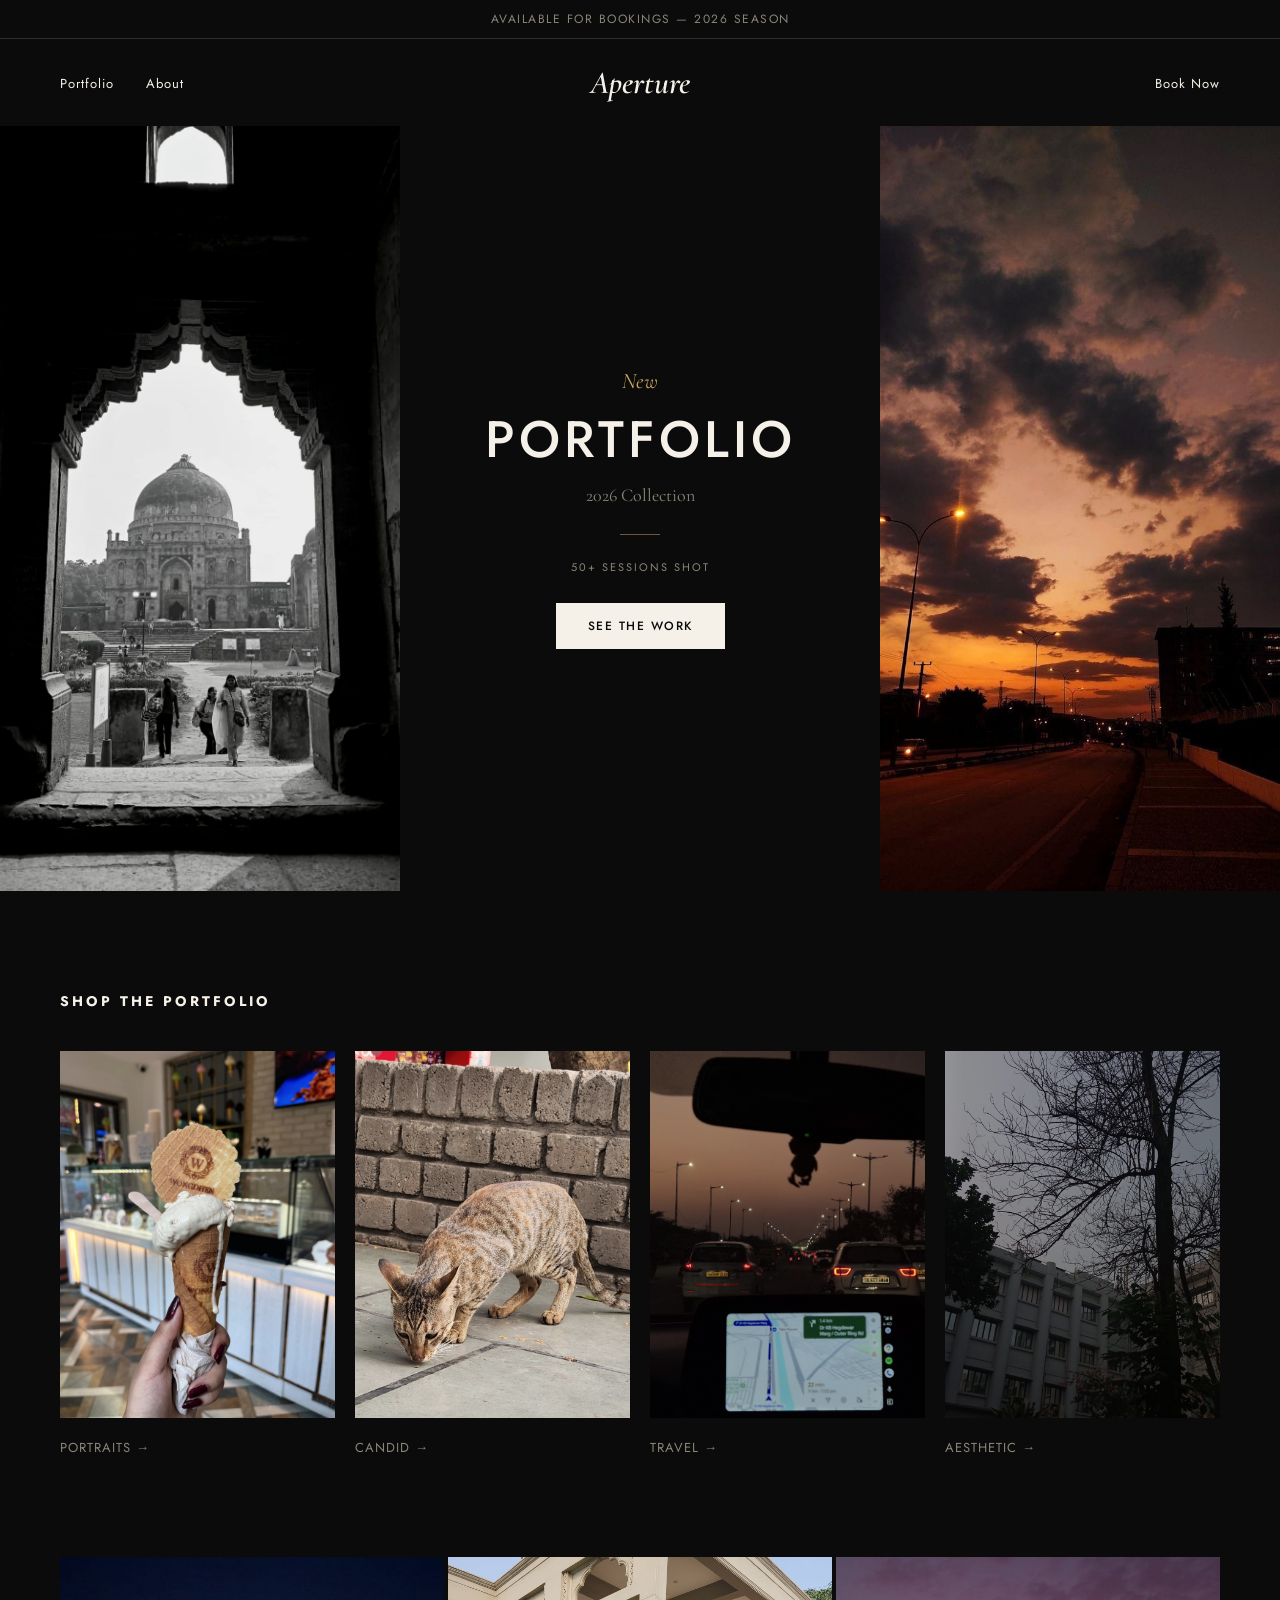
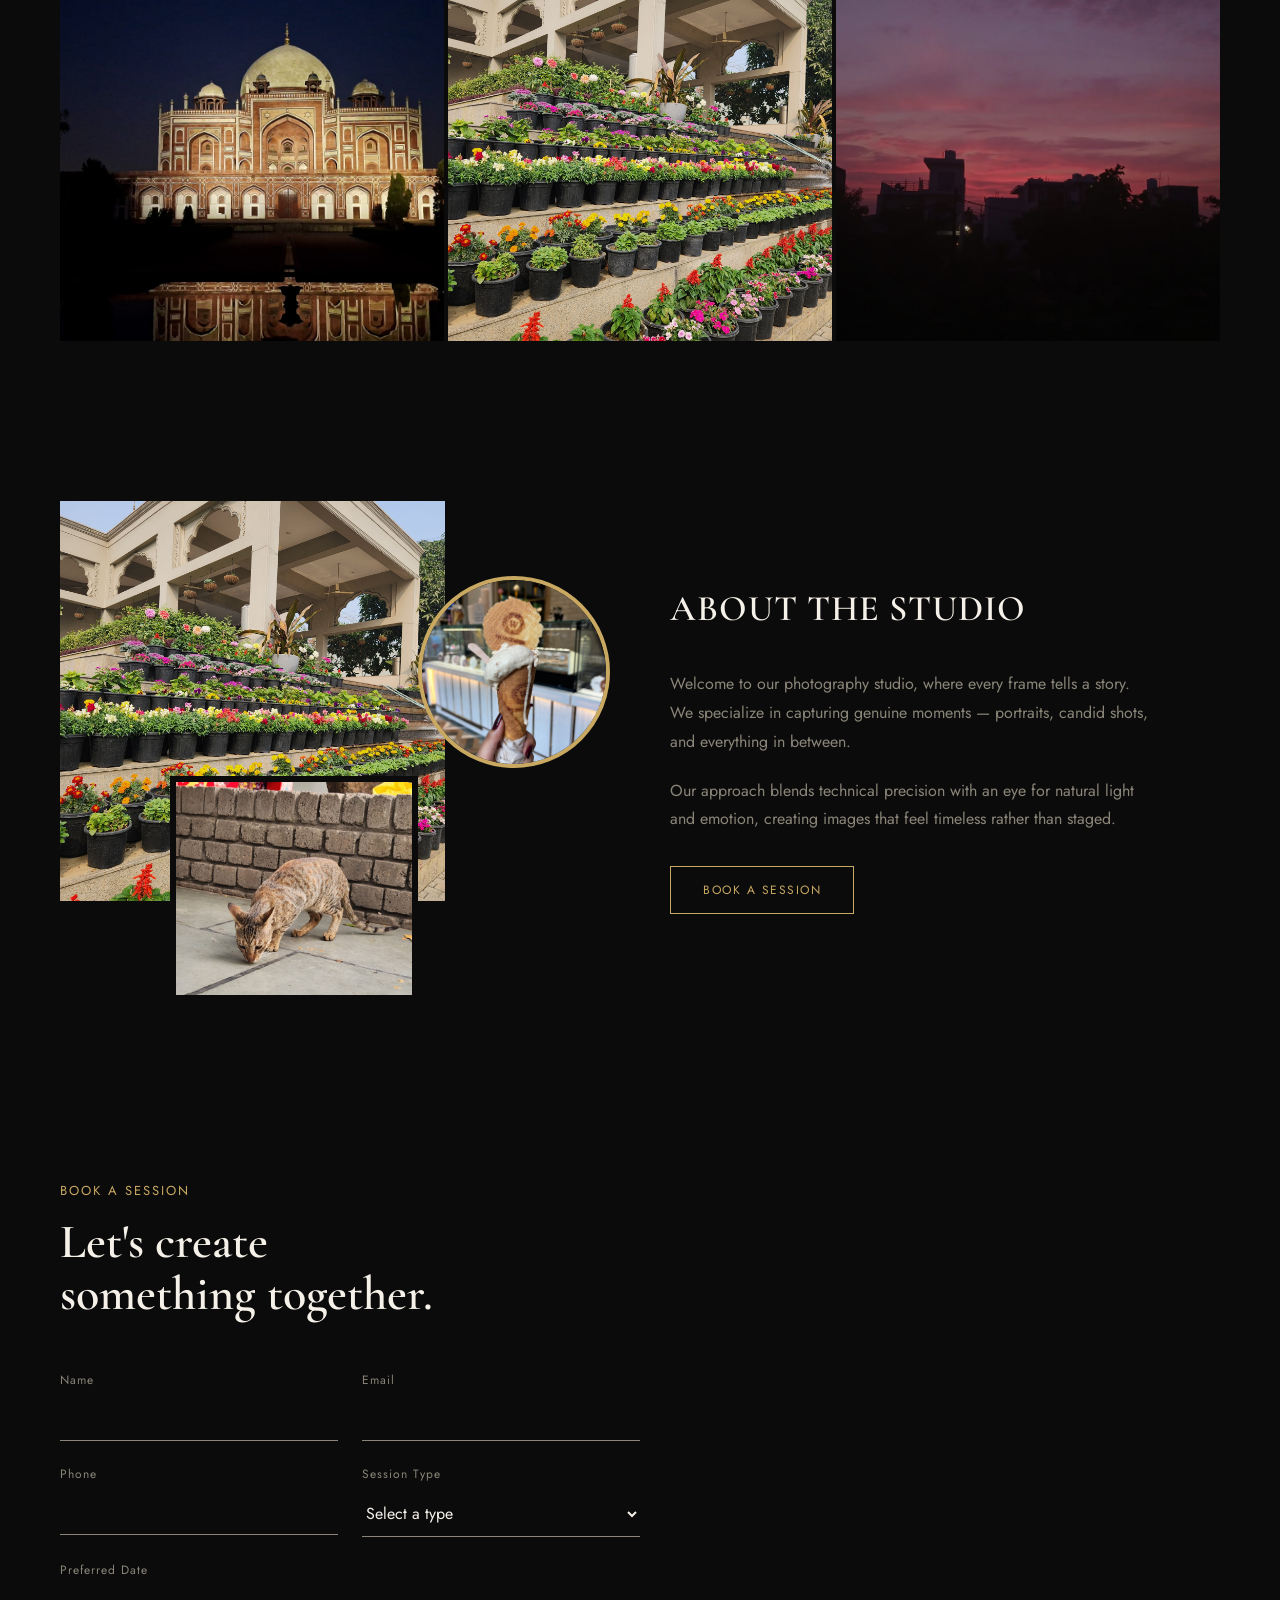
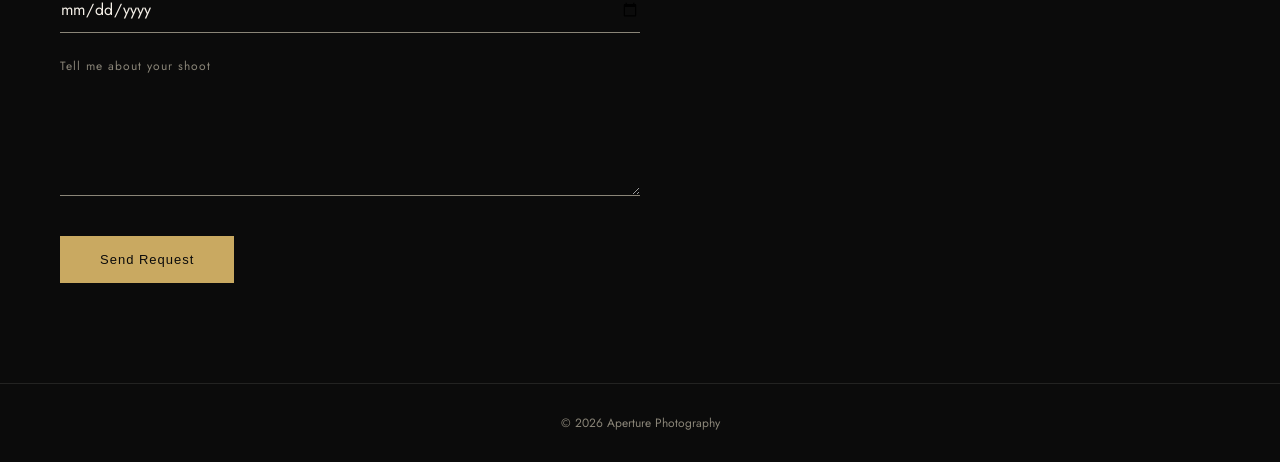
==== index.html @ 29f154db "Initial commit - full stack photography portfolio" ====
<!DOCTYPE html>
<html lang="en">
<head>
  <meta charset="UTF-8">
  <meta name="viewport" content="width=device-width, initial-scale=1.0">
  <title>Aperture — Photography Portfolio</title>
  <link rel="preconnect" href="https://fonts.googleapis.com">
  <link href="https://fonts.googleapis.com/css2?family=Cormorant+Garamond:ital,wght@0,400;0,600;1,500&family=Jost:wght@300;400;500;600&display=swap" rel="stylesheet">
  <link rel="stylesheet" href="style.css">
</head>
<body>

  <div class="announcement-bar">AVAILABLE FOR BOOKINGS — 2026 SEASON</div>

  <nav class="navbar">
    <ul class="nav-links left">
      <li><a href="#gallery">Portfolio</a></li>
      <li><a href="#about">About</a></li>
    </ul>
    <div class="nav-logo">Aperture</div>
    <ul class="nav-links right">
      <li><a href="#contact">Book Now</a></li>
    </ul>
  </nav>

  <header class="hero">
    <div class="hero-image left">
      <img src="photo-01.jpg" alt="Portrait photography">
    </div>
    <div class="hero-center">
      <p class="hero-eyebrow">New</p>
      <h1 class="hero-title">PORTFOLIO</h1>
      <p class="hero-tagline">2026 Collection</p>
      <div class="hero-divider"></div>
<p class="hero-stat">50+ SESSIONS SHOT</p>
      <a href="#gallery" class="hero-btn">SEE THE WORK</a>
    </div>
    <div class="hero-image right">
      <img src="photo-04.jpg" alt="Candid photography">
    </div>
  </header>

  <section class="categories" id="gallery">
    <h2 class="section-heading">SHOP THE PORTFOLIO</h2>
    <div class="categories-grid">
      <div class="category-item">
        <img src="photo-06.jpg" alt="Portraits">
        <p class="category-label">PORTRAITS →</p>
      </div>
      <div class="category-item">
        <img src="photo-02.jpg" alt="Candid">
        <p class="category-label">CANDID →</p>
      </div>
      <div class="category-item">
        <img src="photo-08.jpg" alt="Travel">
        <p class="category-label">TRAVEL →</p>
      </div>
      <div class="category-item">
        <img src="photo-03.jpg" alt="Aesthetic">
        <p class="category-label">AESTHETIC →</p>
      </div>
    </div>
  </section>

  <section class="portfolio-strip">
    <div class="strip-item"><img src="photo-07.jpg" alt="Work sample"></div>
    <div class="strip-item"><img src="photo-05.jpg" alt="Work sample"></div>
    <div class="strip-item"><img src="photo-09.jpg" alt="Work sample"></div>
  </section>

  <section class="about" id="about">
    <div class="about-collage">
      <img src="photo-05.jpg" alt="Studio work sample" class="collage-main">
      <img src="photo-02.jpg" alt="Studio work sample" class="collage-small">
      <img src="photo-06.jpg" alt="Studio work sample" class="collage-round">
    </div>
    <div class="about-content">
      <h2 class="section-heading">ABOUT THE STUDIO</h2>
      <p class="about-bio">Welcome to our photography studio, where every frame tells a story. We specialize in capturing genuine moments — portraits, candid shots, and everything in between.</p>
      <p class="about-bio">Our approach blends technical precision with an eye for natural light and emotion, creating images that feel timeless rather than staged.</p>
      <a href="#contact" class="about-btn">BOOK A SESSION</a>
    </div>
  </section>

  <section class="contact" id="contact">
    <p class="section-label">BOOK A SESSION</p>
    <h2 class="contact-title">Let's create<br>something together.</h2>

    <form class="booking-form">
      <p id="form-status" class="form-status"></p>
      <div class="form-row">
        <div class="form-group">
          <label for="name">Name</label>
          <input type="text" id="name" name="name" required>
        </div>
        <div class="form-group">
          <label for="email">Email</label>
          <input type="email" id="email" name="email" required>
        </div>
      </div>

      <div class="form-row">
        <div class="form-group">
          <label for="phone">Phone</label>
          <input type="tel" id="phone" name="phone" required>
        </div>
        <div class="form-group">
          <label for="session-type">Session Type</label>
          <select id="session-type" name="session-type" required>
            <option value="">Select a type</option>
            <option value="portrait">Portrait</option>
            <option value="event">Event</option>
            <option value="wedding">Wedding</option>
            <option value="product">Product / Commercial</option>
            <option value="other">Other</option>
          </select>
        </div>
      </div>

      <div class="form-group">
        <label for="date">Preferred Date</label>
        <input type="date" id="date" name="date" required>
      </div>

      <div class="form-group">
        <label for="message">Tell me about your shoot</label>
        <textarea id="message" name="message" rows="4"></textarea>
      </div>

      <button type="submit" class="submit-btn">Send Request</button>
    </form>
  </section>

  <footer class="footer">
    <p>© 2026 Aperture Photography</p>
  </footer>
<script src="app.js"></script>
</body>
</html>
---- style.css ----
* {
  margin: 0;
  padding: 0;
  box-sizing: border-box;
}

:root {
  --black: #0B0B0B;
  --ivory: #F5F0E8;
  --gold: #C9A961;
  --grey: #8A8578;
}

body {
  background: var(--black);
  color: var(--ivory);
  font-family: 'Jost', sans-serif;
}

/* Announcement Bar */
.announcement-bar {
  background: var(--black);
  border-bottom: 1px solid rgba(245,240,232,0.15);
  text-align: center;
  padding: 10px;
  font-size: 12px;
  letter-spacing: 1.5px;
  color: var(--grey);
}

/* Navbar */
.navbar {
  display: flex;
  justify-content: space-between;
  align-items: center;
  padding: 24px 60px;
}

.nav-logo {
  font-family: 'Cormorant Garamond', serif;
  font-style: italic;
  font-size: 32px;
  font-weight: 600;
  color: var(--ivory);
}

.nav-links {
  display: flex;
  list-style: none;
  gap: 32px;
  flex: 1;
}

.nav-links.right {
  justify-content: flex-end;
}

.nav-links a {
  color: var(--ivory);
  text-decoration: none;
  font-size: 13px;
  letter-spacing: 1px;
  transition: color 0.2s ease;
}

.nav-links a:hover {
  color: var(--gold);
}

/* Hero */
.hero {
  display: grid;
  grid-template-columns: 1fr 1.2fr 1fr;
  align-items: center;
  min-height: 85vh;
  gap: 0;
}

.hero-image {
  height: 85vh;
  overflow: hidden;
}

.hero-image img {
  width: 100%;
  height: 100%;
  object-fit: cover;
}

.hero-center {
  text-align: center;
  padding: 0 20px;
}

.hero-eyebrow {
  font-family: 'Cormorant Garamond', serif;
  font-style: italic;
  font-size: 22px;
  color: var(--gold);
  margin-bottom: 8px;
}

.hero-title {
  font-family: 'Jost', sans-serif;
  font-size: clamp(2.2rem, 5vw, 3.2rem);
  font-weight: 500;
  letter-spacing: 4px;
  margin-bottom: 8px;
}

.hero-tagline {
  font-family: 'Cormorant Garamond', serif;
  font-size: 18px;
  color: var(--grey);
  margin-bottom: 28px;
}

.hero-btn {
  display: inline-block;
  padding: 14px 32px;
  background: var(--ivory);
  color: var(--black);
  text-decoration: none;
  font-size: 12px;
  letter-spacing: 1.5px;
  font-weight: 500;
  transition: background 0.2s ease;
}

.hero-btn:hover {
  background: var(--gold);
}

/* Categories */
.categories {
  padding: 100px 60px;
}

.section-heading {
  font-family: 'Jost', sans-serif;
  font-size: 14px;
  letter-spacing: 3px;
  margin-bottom: 40px;
  color: var(--ivory);
}

.categories-grid {
  display: grid;
  grid-template-columns: repeat(4, 1fr);
  gap: 20px;
}

.category-item img {
  width: 100%;
  aspect-ratio: 3 / 4;
  object-fit: cover;
  filter: grayscale(15%);
  transition: filter 0.3s ease, transform 0.4s ease;
}

.category-item:hover img {
  filter: grayscale(0%);
  transform: scale(1.02);
}

.category-label {
  margin-top: 14px;
  font-size: 13px;
  letter-spacing: 1px;
  color: var(--grey);
}

/* Portfolio Strip */
.portfolio-strip {
  display: grid;
  grid-template-columns: repeat(3, 1fr);
  gap: 4px;
  padding: 0 60px 100px;
}

.strip-item {
  aspect-ratio: 1 / 1;
  overflow: hidden;
}

.strip-item img {
  width: 100%;
  height: 100%;
  object-fit: cover;
  transition: transform 0.5s ease;
}

.strip-item:hover img {
  transform: scale(1.06);
}

/* About */
.about {
  display: grid;
  grid-template-columns: 1fr 1fr;
  gap: 60px;
  padding: 60px 60px 120px;
  align-items: center;
}

.about-collage {
  position: relative;
  height: 500px;
}

.collage-main {
  position: absolute;
  top: 0;
  left: 0;
  width: 70%;
  height: 80%;
  object-fit: cover;
}

.collage-small {
  position: absolute;
  bottom: 0;
  left: 20%;
  width: 45%;
  height: 45%;
  object-fit: cover;
  border: 6px solid var(--black);
}

.collage-round {
  position: absolute;
  top: 15%;
  right: 0;
  width: 35%;
  aspect-ratio: 1 / 1;
  object-fit: cover;
  border-radius: 50%;
  border: 4px solid var(--gold);
}

.about-content .section-heading {
  font-family: 'Cormorant Garamond', serif;
  font-size: 36px;
  letter-spacing: 1px;
  font-weight: 600;
}

.about-bio {
  font-size: 16px;
  line-height: 1.8;
  color: var(--grey);
  margin-bottom: 20px;
  max-width: 480px;
}

.about-btn {
  display: inline-block;
  margin-top: 12px;
  padding: 14px 32px;
  border: 1px solid var(--gold);
  color: var(--gold);
  text-decoration: none;
  font-size: 12px;
  letter-spacing: 1.5px;
  transition: background 0.2s ease, color 0.2s ease;
}

.about-btn:hover {
  background: var(--gold);
  color: var(--black);
}

/* Contact */
.contact {
  padding: 60px 60px 100px;
  max-width: 700px;
}

.section-label {
  font-size: 13px;
  letter-spacing: 2px;
  color: var(--gold);
  margin-bottom: 16px;
}

.contact-title {
  font-family: 'Cormorant Garamond', serif;
  font-size: clamp(2rem, 5vw, 3rem);
  font-weight: 600;
  line-height: 1.1;
  margin-bottom: 50px;
}

.form-row {
  display: grid;
  grid-template-columns: 1fr 1fr;
  gap: 24px;
}

.form-group {
  margin-bottom: 24px;
  display: flex;
  flex-direction: column;
}

label {
  font-size: 12px;
  letter-spacing: 1px;
  color: var(--grey);
  margin-bottom: 8px;
}

input, select, textarea {
  background: transparent;
  border: none;
  border-bottom: 1px solid var(--grey);
  color: var(--ivory);
  font-family: 'Jost', sans-serif;
  font-size: 16px;
  padding: 10px 0;
  outline: none;
  transition: border-color 0.2s ease;
}

input:focus, select:focus, textarea:focus {
  border-bottom-color: var(--gold);
}

select option {
  background: var(--black);
}

textarea {
  resize: vertical;
}

.submit-btn {
  margin-top: 16px;
  padding: 16px 40px;
  background: var(--gold);
  color: var(--black);
  border: none;
  font-size: 13px;
  font-weight: 500;
  letter-spacing: 1px;
  cursor: pointer;
  transition: opacity 0.2s ease;
}

.submit-btn:hover {
  opacity: 0.85;
}

/* Footer */
.footer {
  text-align: center;
  padding: 30px;
  border-top: 1px solid rgba(245,240,232,0.1);
  font-size: 12px;
  color: var(--grey);
}

/* Responsive */
@media (max-width: 900px) {
  .navbar {
    flex-direction: column;
    gap: 16px;
    padding: 20px 24px;
  }

  .nav-links {
    justify-content: center;
    gap: 20px;
  }

  .hero {
    grid-template-columns: 1fr;
    min-height: auto;
  }

  .hero-image {
    height: 40vh;
  }

  .hero-center {
    padding: 50px 24px;
  }

  .categories {
    padding: 60px 24px;
  }

  .categories-grid {
    grid-template-columns: repeat(2, 1fr);
  }

  .portfolio-strip {
    grid-template-columns: 1fr;
    padding: 0 24px 60px;
  }

  .about {
    grid-template-columns: 1fr;
    padding: 40px 24px 80px;
  }

  .about-collage {
    height: 380px;
  }

  .contact {
    padding: 40px 24px 80px;
  }

  .form-row {
    grid-template-columns: 1fr;
  }
}
.hero-divider {
  width: 40px;
  height: 1px;
  background: var(--gold);
  margin: 24px auto;
  opacity: 0.5;
}

.hero-stat {
  font-size: 11px;
  letter-spacing: 2px;
  color: var(--grey);
  margin-bottom: 28px;
}
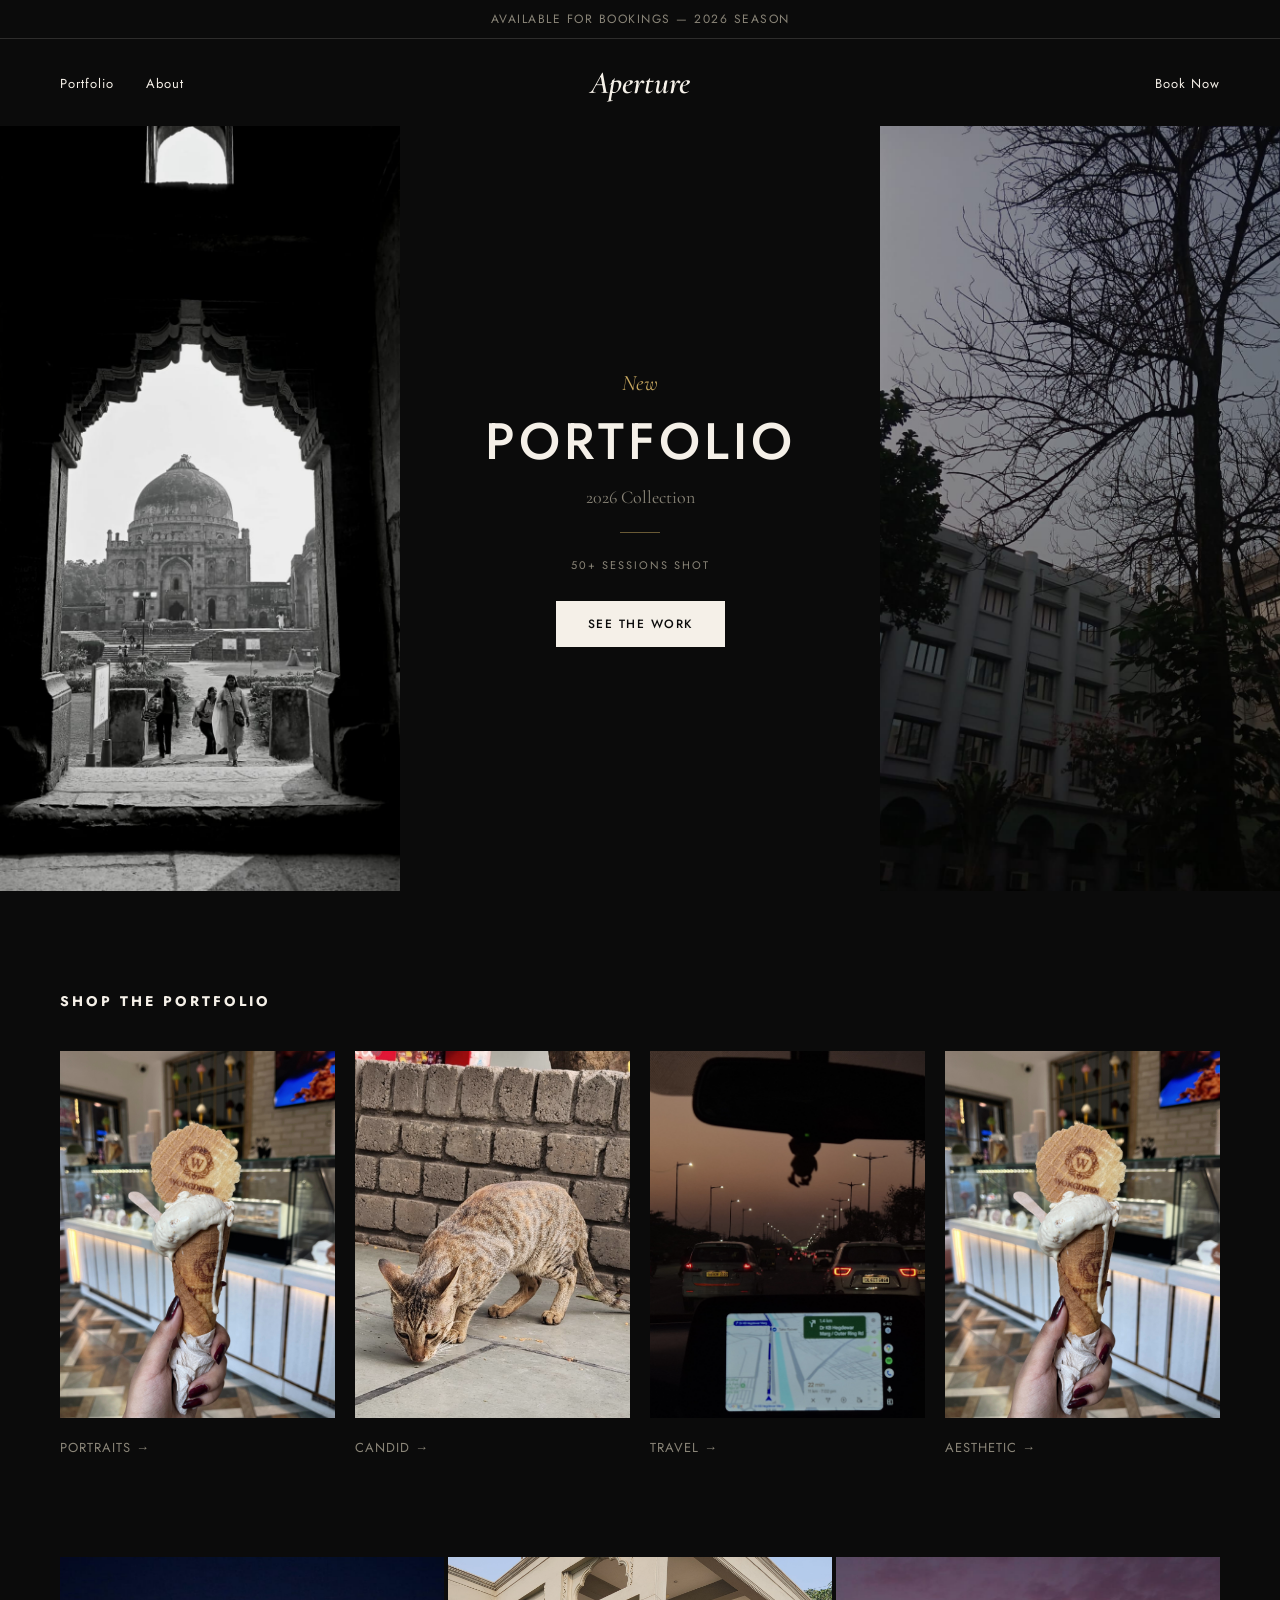
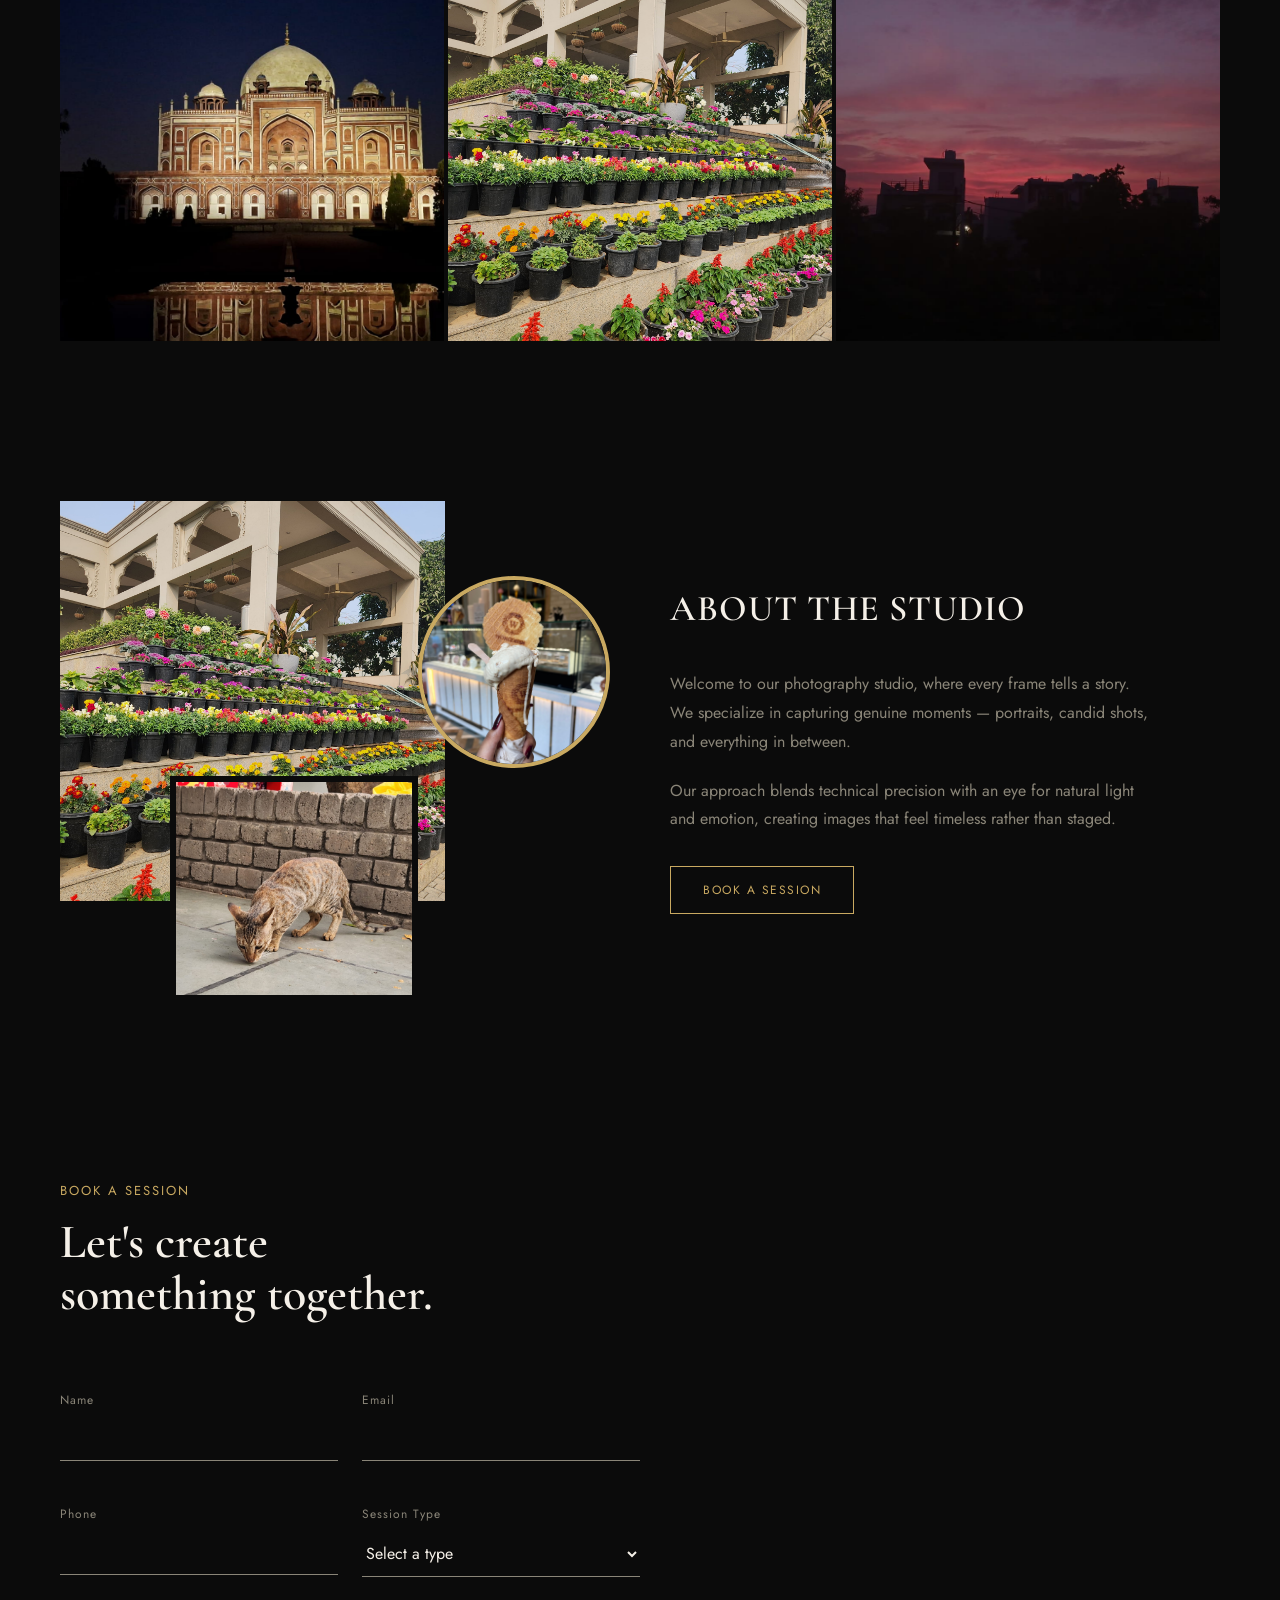
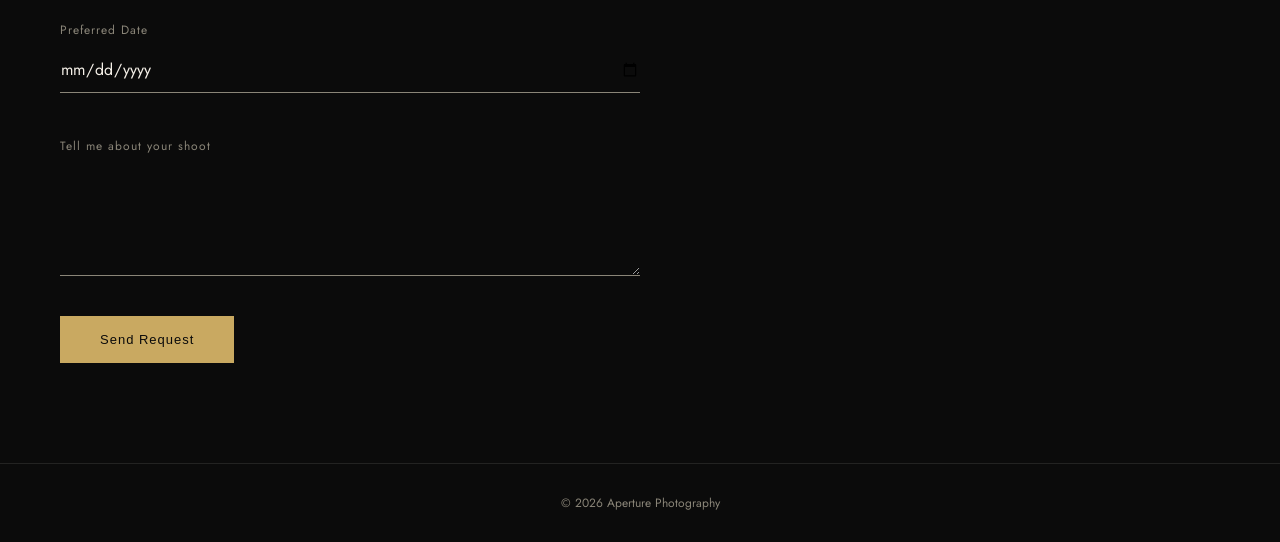
==== commit 4e9f0183: "Add form validations" ====
--- a/index.html
+++ b/index.html
@@ -32,11 +32,11 @@
       <h1 class="hero-title">PORTFOLIO</h1>
       <p class="hero-tagline">2026 Collection</p>
       <div class="hero-divider"></div>
-<p class="hero-stat">50+ SESSIONS SHOT</p>
+      <p class="hero-stat">50+ SESSIONS SHOT</p>
       <a href="#gallery" class="hero-btn">SEE THE WORK</a>
     </div>
     <div class="hero-image right">
-      <img src="photo-04.jpg" alt="Candid photography">
+      <img src="photo-03.jpg" alt="Candid photography">
     </div>
   </header>
 
@@ -56,7 +56,7 @@
         <p class="category-label">TRAVEL →</p>
       </div>
       <div class="category-item">
-        <img src="photo-03.jpg" alt="Aesthetic">
+        <img src="photo-06.jpg" alt="Aesthetic">
         <p class="category-label">AESTHETIC →</p>
       </div>
     </div>
@@ -88,25 +88,29 @@
 
     <form class="booking-form">
       <p id="form-status" class="form-status"></p>
+
       <div class="form-row">
         <div class="form-group">
           <label for="name">Name</label>
-          <input type="text" id="name" name="name" required>
+          <input type="text" id="name" name="name">
+          <span class="error-msg" id="name-error"></span>
         </div>
         <div class="form-group">
           <label for="email">Email</label>
-          <input type="email" id="email" name="email" required>
+          <input type="email" id="email" name="email">
+          <span class="error-msg" id="email-error"></span>
         </div>
       </div>
 
       <div class="form-row">
         <div class="form-group">
           <label for="phone">Phone</label>
-          <input type="tel" id="phone" name="phone" required>
+          <input type="tel" id="phone" name="phone">
+          <span class="error-msg" id="phone-error"></span>
         </div>
         <div class="form-group">
           <label for="session-type">Session Type</label>
-          <select id="session-type" name="session-type" required>
+          <select id="session-type" name="session-type">
             <option value="">Select a type</option>
             <option value="portrait">Portrait</option>
             <option value="event">Event</option>
@@ -114,12 +118,14 @@
             <option value="product">Product / Commercial</option>
             <option value="other">Other</option>
           </select>
+          <span class="error-msg" id="session-type-error"></span>
         </div>
       </div>
 
       <div class="form-group">
         <label for="date">Preferred Date</label>
-        <input type="date" id="date" name="date" required>
+        <input type="date" id="date" name="date">
+        <span class="error-msg" id="date-error"></span>
       </div>
 
       <div class="form-group">
@@ -134,6 +140,8 @@
   <footer class="footer">
     <p>© 2026 Aperture Photography</p>
   </footer>
-<script src="app.js"></script>
+
+  <script src="app.js"></script>
+
 </body>
 </html>
--- a/style.css
+++ b/style.css
@@ -9,6 +9,7 @@
   --ivory: #F5F0E8;
   --gold: #C9A961;
   --grey: #8A8578;
+  --error: #c0392b;
 }
 
 body {
@@ -74,6 +75,7 @@
   align-items: center;
   min-height: 85vh;
   gap: 0;
+  overflow: hidden;
 }
 
 .hero-image {
@@ -111,6 +113,21 @@
 .hero-tagline {
   font-family: 'Cormorant Garamond', serif;
   font-size: 18px;
+  color: var(--grey);
+  margin-bottom: 20px;
+}
+
+.hero-divider {
+  width: 40px;
+  height: 1px;
+  background: var(--gold);
+  margin: 24px auto;
+  opacity: 0.5;
+}
+
+.hero-stat {
+  font-size: 11px;
+  letter-spacing: 2px;
   color: var(--grey);
   margin-bottom: 28px;
 }
@@ -288,7 +305,13 @@
   font-size: clamp(2rem, 5vw, 3rem);
   font-weight: 600;
   line-height: 1.1;
-  margin-bottom: 50px;
+  margin-bottom: 30px;
+}
+
+.form-status {
+  font-size: 14px;
+  margin-bottom: 20px;
+  min-height: 20px;
 }
 
 .form-row {
@@ -326,12 +349,23 @@
   border-bottom-color: var(--gold);
 }
 
+input.invalid, select.invalid {
+  border-bottom-color: var(--error);
+}
+
 select option {
   background: var(--black);
 }
 
 textarea {
   resize: vertical;
+}
+
+.error-msg {
+  font-size: 12px;
+  color: var(--error);
+  margin-top: 6px;
+  min-height: 14px;
 }
 
 .submit-btn {
@@ -351,6 +385,11 @@
   opacity: 0.85;
 }
 
+.submit-btn:disabled {
+  opacity: 0.6;
+  cursor: not-allowed;
+}
+
 /* Footer */
 .footer {
   text-align: center;
@@ -415,18 +454,4 @@
   .form-row {
     grid-template-columns: 1fr;
   }
-}
-.hero-divider {
-  width: 40px;
-  height: 1px;
-  background: var(--gold);
-  margin: 24px auto;
-  opacity: 0.5;
-}
-
-.hero-stat {
-  font-size: 11px;
-  letter-spacing: 2px;
-  color: var(--grey);
-  margin-bottom: 28px;
 }
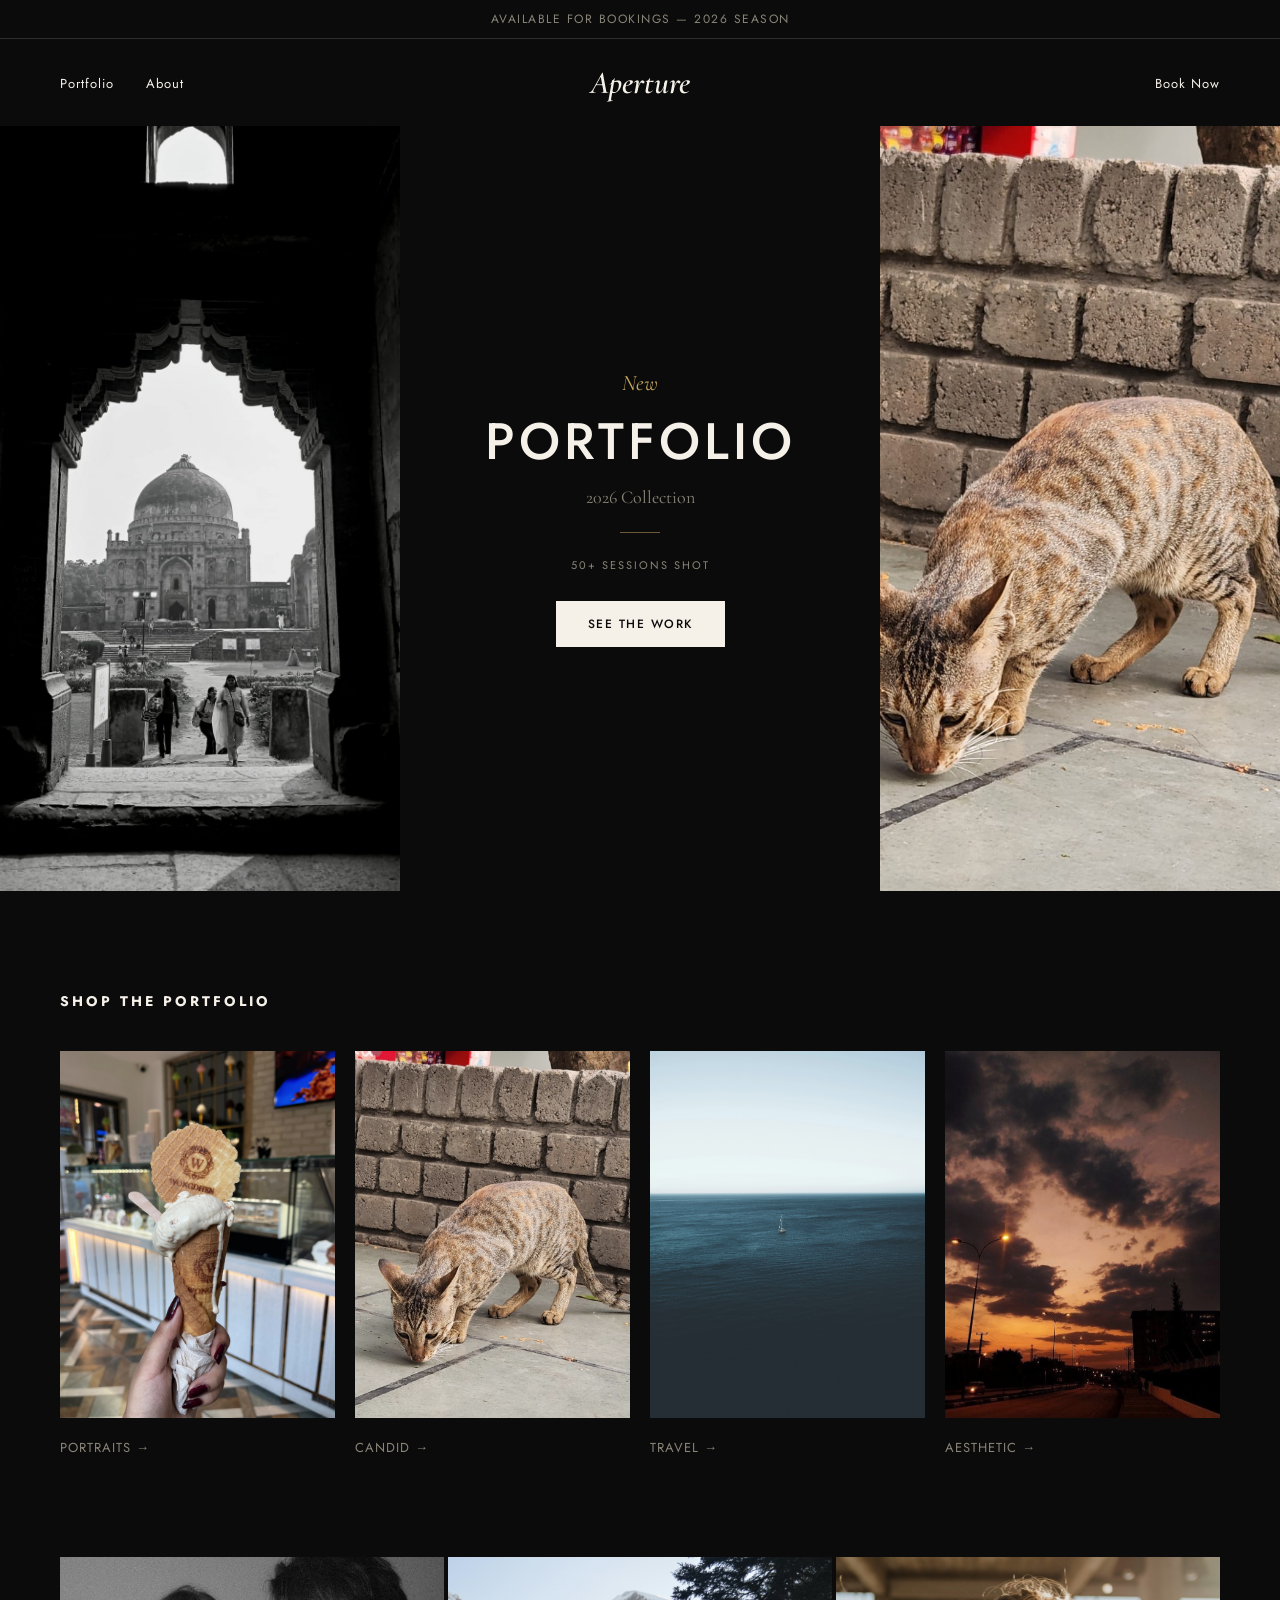
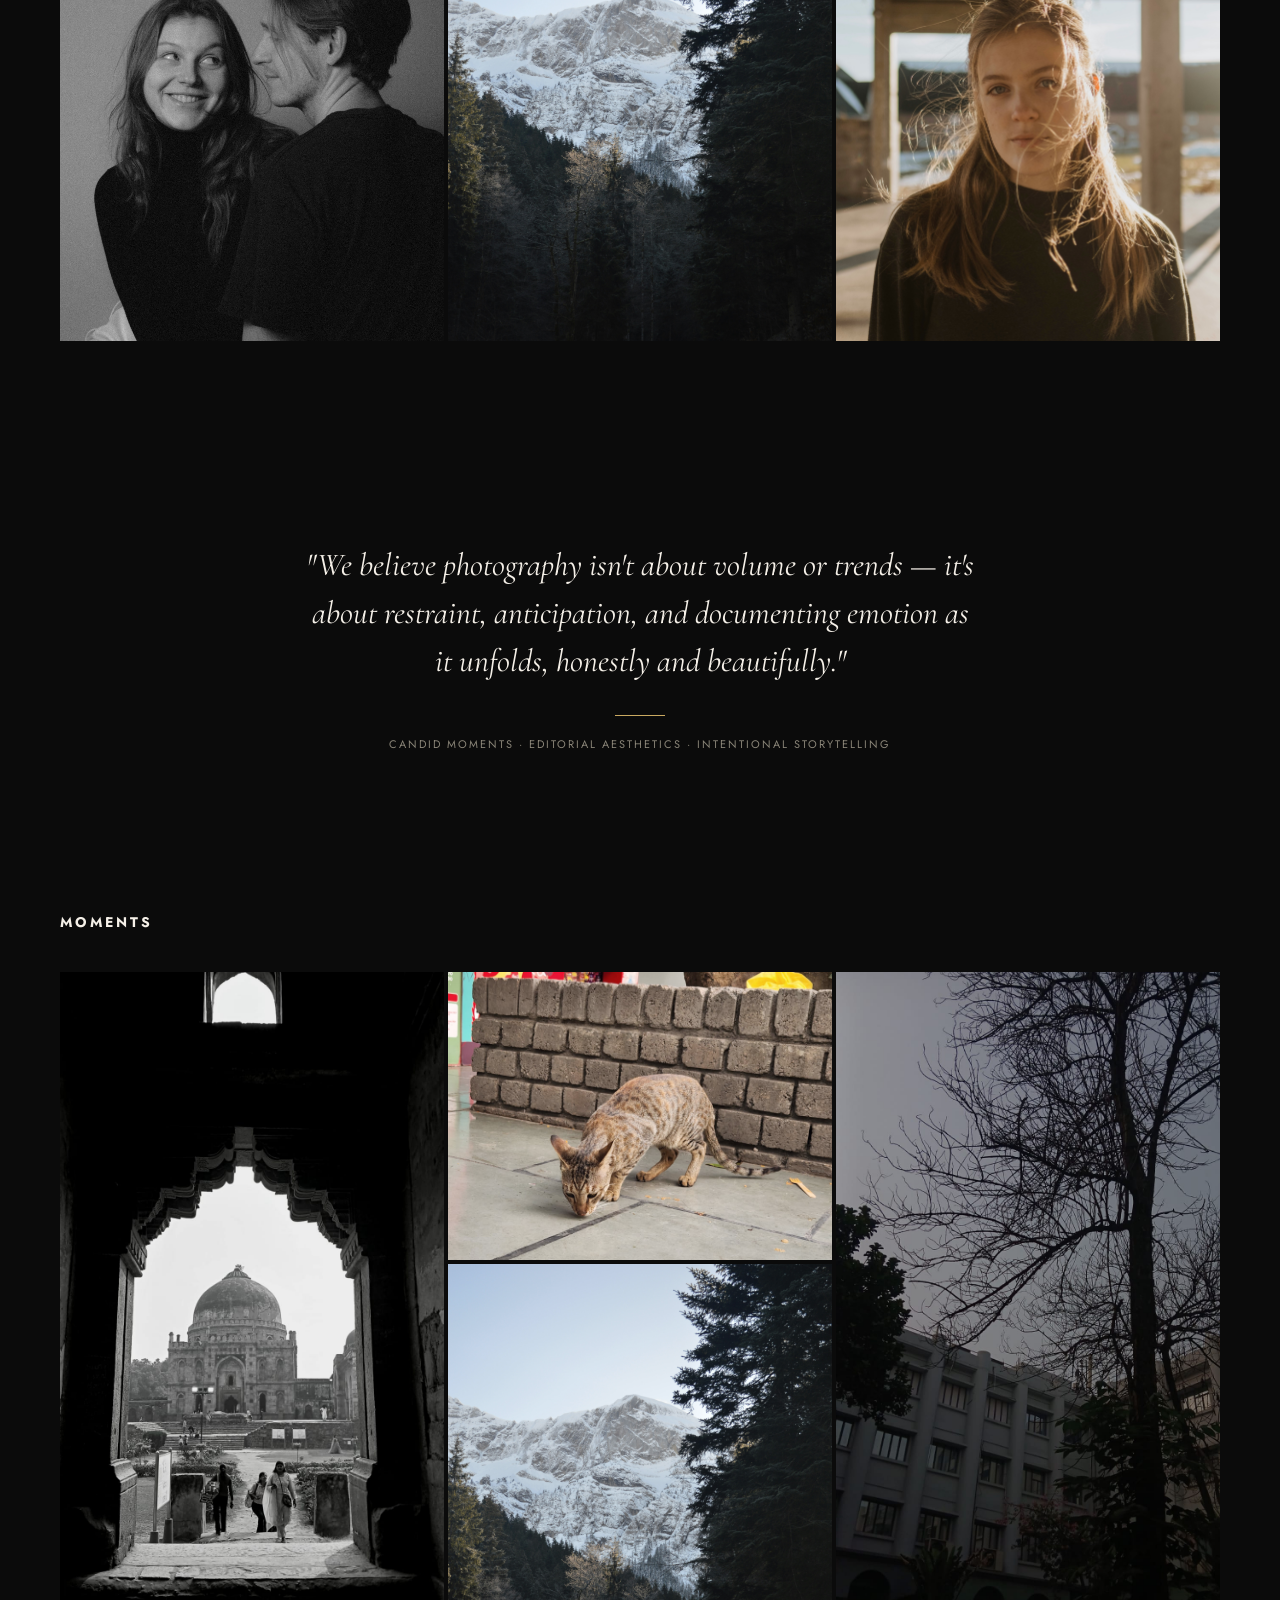
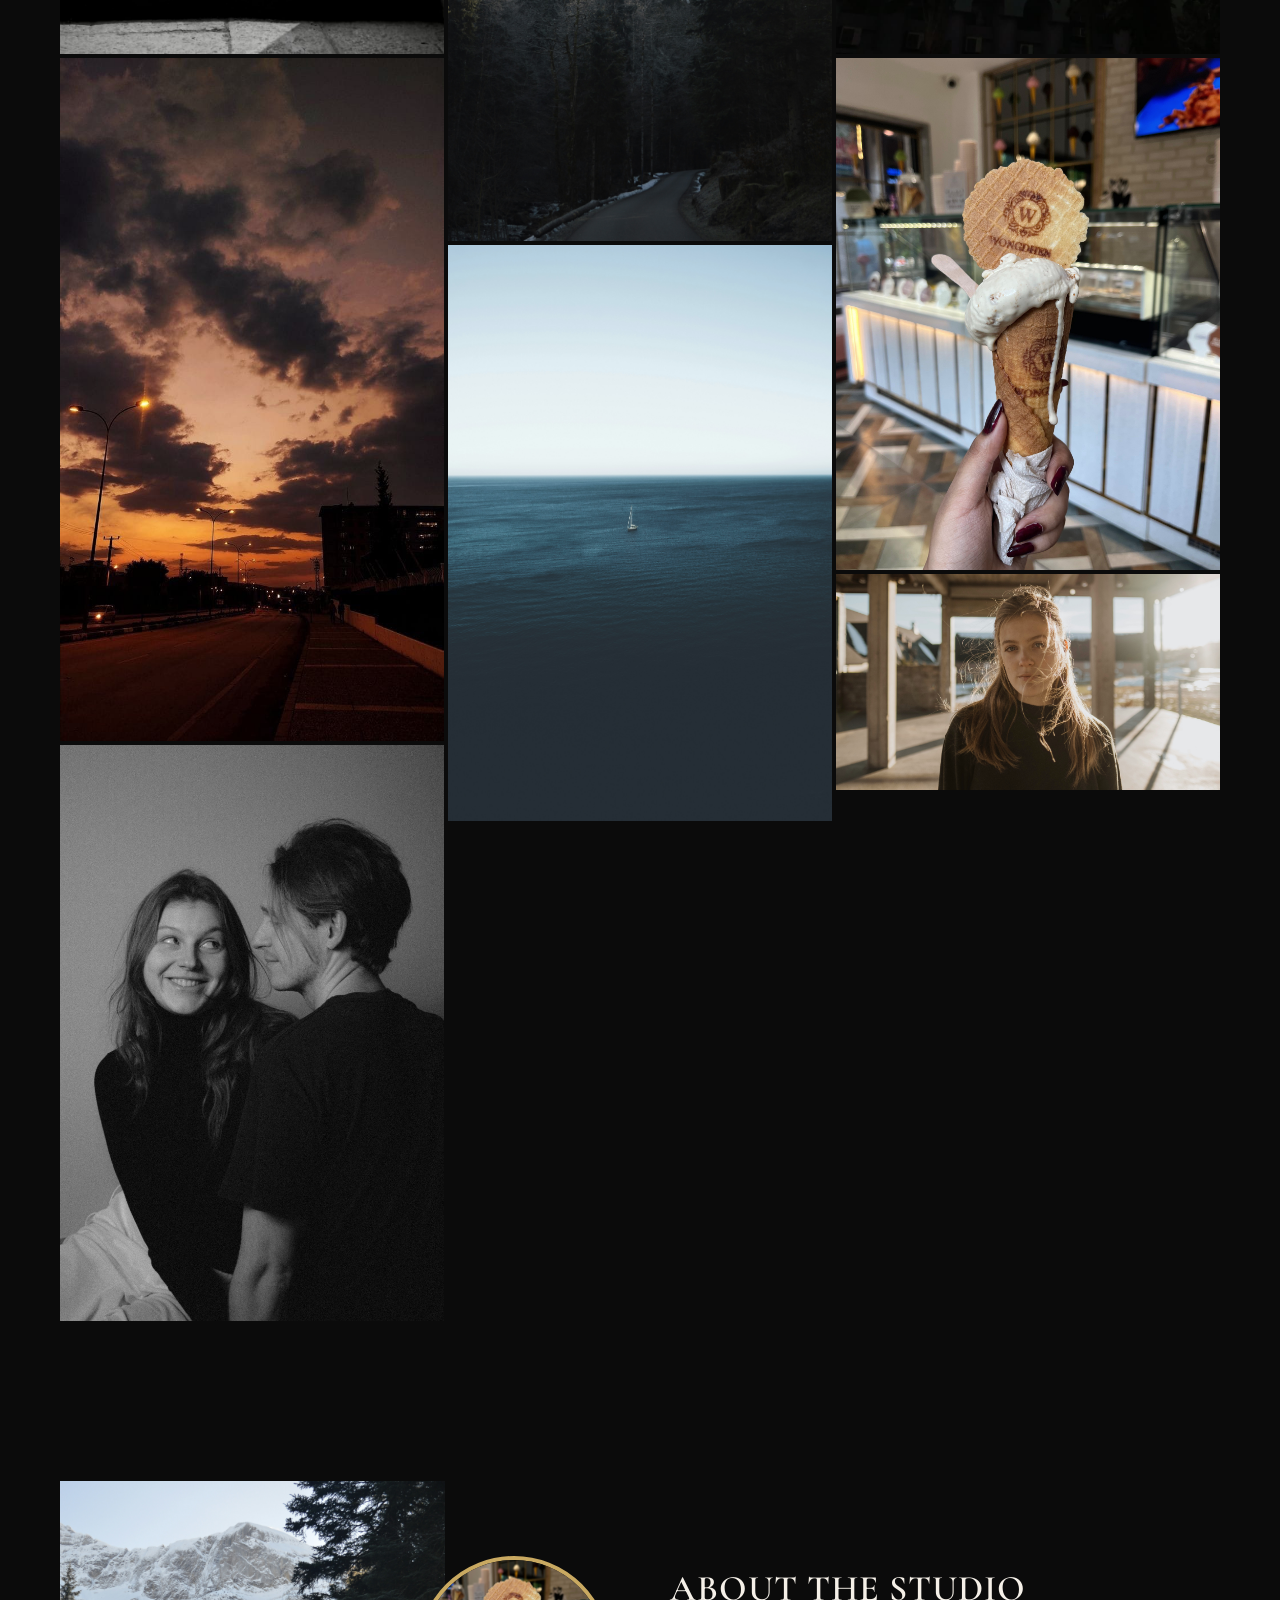
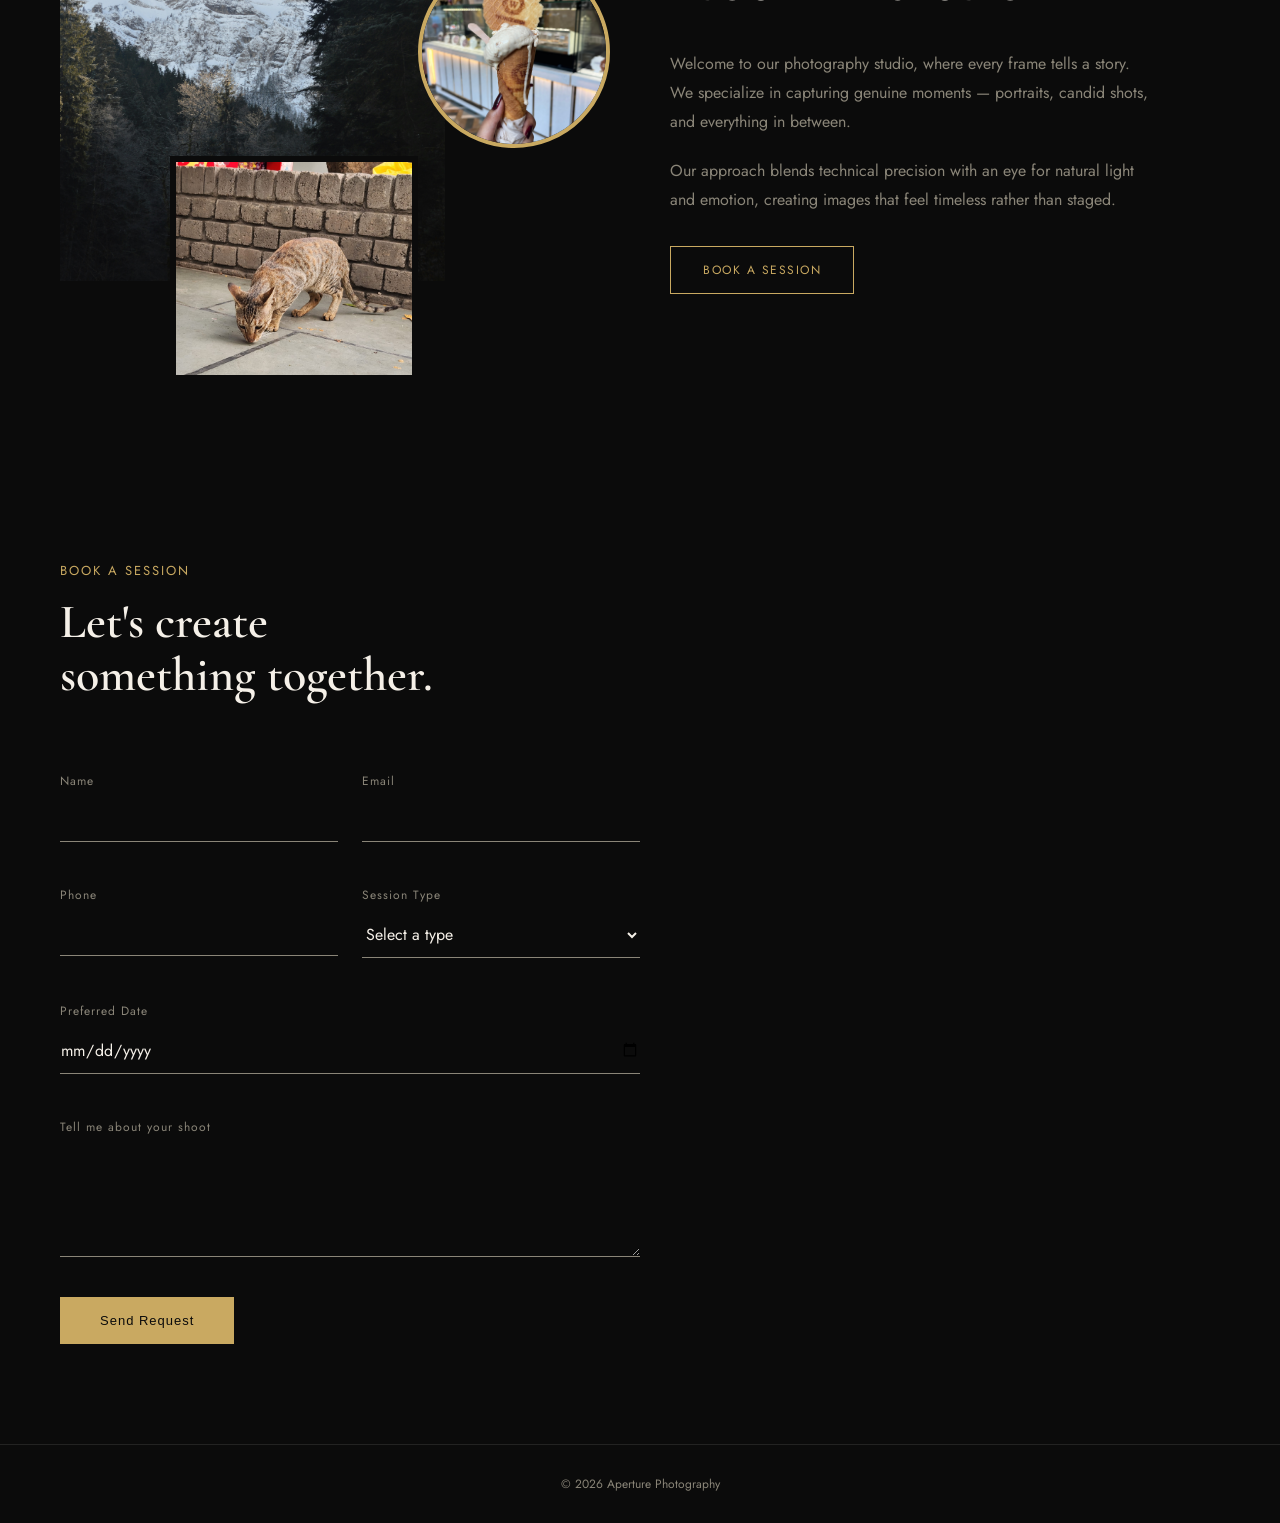
==== commit 3a13ae85: "Connect frontend to deployed backend" ====
--- a/index.html
+++ b/index.html
@@ -24,9 +24,11 @@
   </nav>
 
   <header class="hero">
-    <div class="hero-image left">
-      <img src="photo-01.jpg" alt="Portrait photography">
-    </div>
+   <div class="hero-image left">
+  <img src="photo-01.jpg" alt="Portrait photography" class="slide active">
+  <img src="photo-04.jpg" alt="Portrait photography" class="slide">
+  <img src="photo-07.jpg" alt="Portrait photography" class="slide">
+</div>
     <div class="hero-center">
       <p class="hero-eyebrow">New</p>
       <h1 class="hero-title">PORTFOLIO</h1>
@@ -36,8 +38,10 @@
       <a href="#gallery" class="hero-btn">SEE THE WORK</a>
     </div>
     <div class="hero-image right">
-      <img src="photo-03.jpg" alt="Candid photography">
-    </div>
+  <img src="photo-02.jpg" alt="Candid photography" class="slide active">
+  <img src="photo-05.jpg" alt="Candid photography" class="slide">
+  <img src="photo-08.jpg" alt="Candid photography" class="slide">
+</div>
   </header>
 
   <section class="categories" id="gallery">
@@ -56,7 +60,7 @@
         <p class="category-label">TRAVEL →</p>
       </div>
       <div class="category-item">
-        <img src="photo-06.jpg" alt="Aesthetic">
+        <img src="photo-04.jpg" alt="Aesthetic">
         <p class="category-label">AESTHETIC →</p>
       </div>
     </div>
@@ -66,6 +70,26 @@
     <div class="strip-item"><img src="photo-07.jpg" alt="Work sample"></div>
     <div class="strip-item"><img src="photo-05.jpg" alt="Work sample"></div>
     <div class="strip-item"><img src="photo-09.jpg" alt="Work sample"></div>
+  </section>
+  <section class="quote-section">
+    <p class="quote-text">"We believe photography isn't about volume or trends — it's about restraint, anticipation, and documenting emotion as it unfolds, honestly and beautifully."</p>
+    <div class="quote-divider"></div>
+    <p class="quote-sub">CANDID MOMENTS · EDITORIAL AESTHETICS · INTENTIONAL STORYTELLING</p>
+  </section>
+
+  <section class="masonry">
+    <h2 class="section-heading">MOMENTS</h2>
+    <div class="masonry-grid">
+      <img src="photo-01.jpg" alt="Moment" onclick="openLightbox('images/photo-01.jpg')">
+      <img src="photo-04.jpg" alt="Moment" onclick="openLightbox('images/photo-04.jpg')">
+      <img src="photo-07.jpg" alt="Moment" onclick="openLightbox('images/photo-07.jpg')">
+      <img src="photo-02.jpg" alt="Moment" onclick="openLightbox('images/photo-02.jpg')">
+      <img src="photo-05.jpg" alt="Moment" onclick="openLightbox('images/photo-05.jpg')">
+      <img src="photo-08.jpg" alt="Moment" onclick="openLightbox('images/photo-08.jpg')">
+      <img src="photo-03.jpg" alt="Moment" onclick="openLightbox('images/photo-03.jpg')">
+      <img src="photo-06.jpg" alt="Moment" onclick="openLightbox('images/photo-06.jpg')">
+      <img src="photo-09.jpg" alt="Moment" onclick="openLightbox('images/photo-09.jpg')">
+    </div>
   </section>
 
   <section class="about" id="about">
--- a/style.css
+++ b/style.css
@@ -81,13 +81,24 @@
 .hero-image {
   height: 85vh;
   overflow: hidden;
-}
-
-.hero-image img {
+  position: relative;
+}
+
+.hero-image .slide {
+  position: absolute;
+  top: 0;
+  left: 0;
   width: 100%;
   height: 100%;
   object-fit: cover;
-}
+  opacity: 0;
+  transition: opacity 1.5s ease-in-out;
+}
+
+.hero-image .slide.active {
+  opacity: 1;
+}
+ 
 
 .hero-center {
   text-align: center;
@@ -454,4 +465,72 @@
   .form-row {
     grid-template-columns: 1fr;
   }
+}
+/* Quote Section */
+.quote-section {
+  padding: 100px 60px;
+  text-align: center;
+  max-width: 800px;
+  margin: 0 auto;
+}
+
+.quote-text {
+  font-family: 'Cormorant Garamond', serif;
+  font-style: italic;
+  font-size: clamp(1.4rem, 3vw, 2rem);
+  line-height: 1.5;
+  color: var(--ivory);
+  margin-bottom: 30px;
+}
+
+.quote-divider {
+  width: 50px;
+  height: 1px;
+  background: var(--gold);
+  margin: 0 auto 20px;
+}
+
+.quote-sub {
+  font-size: 11px;
+  letter-spacing: 2px;
+  color: var(--grey);
+}
+
+/* Masonry Grid */
+.masonry {
+  padding: 60px 60px 100px;
+}
+
+.masonry-grid {
+  column-count: 3;
+  column-gap: 4px;
+}
+
+.masonry-grid img {
+  width: 100%;
+  display: block;
+  margin-bottom: 4px;
+  break-inside: avoid;
+  cursor: pointer;
+  filter: grayscale(10%);
+  transition: filter 0.3s ease, opacity 0.3s ease;
+}
+
+.masonry-grid img:hover {
+  filter: grayscale(0%);
+  opacity: 0.9;
+}
+
+@media (max-width: 900px) {
+  .quote-section {
+    padding: 60px 24px;
+  }
+
+  .masonry {
+    padding: 40px 24px 60px;
+  }
+
+  .masonry-grid {
+    column-count: 2;
+  }
 }
